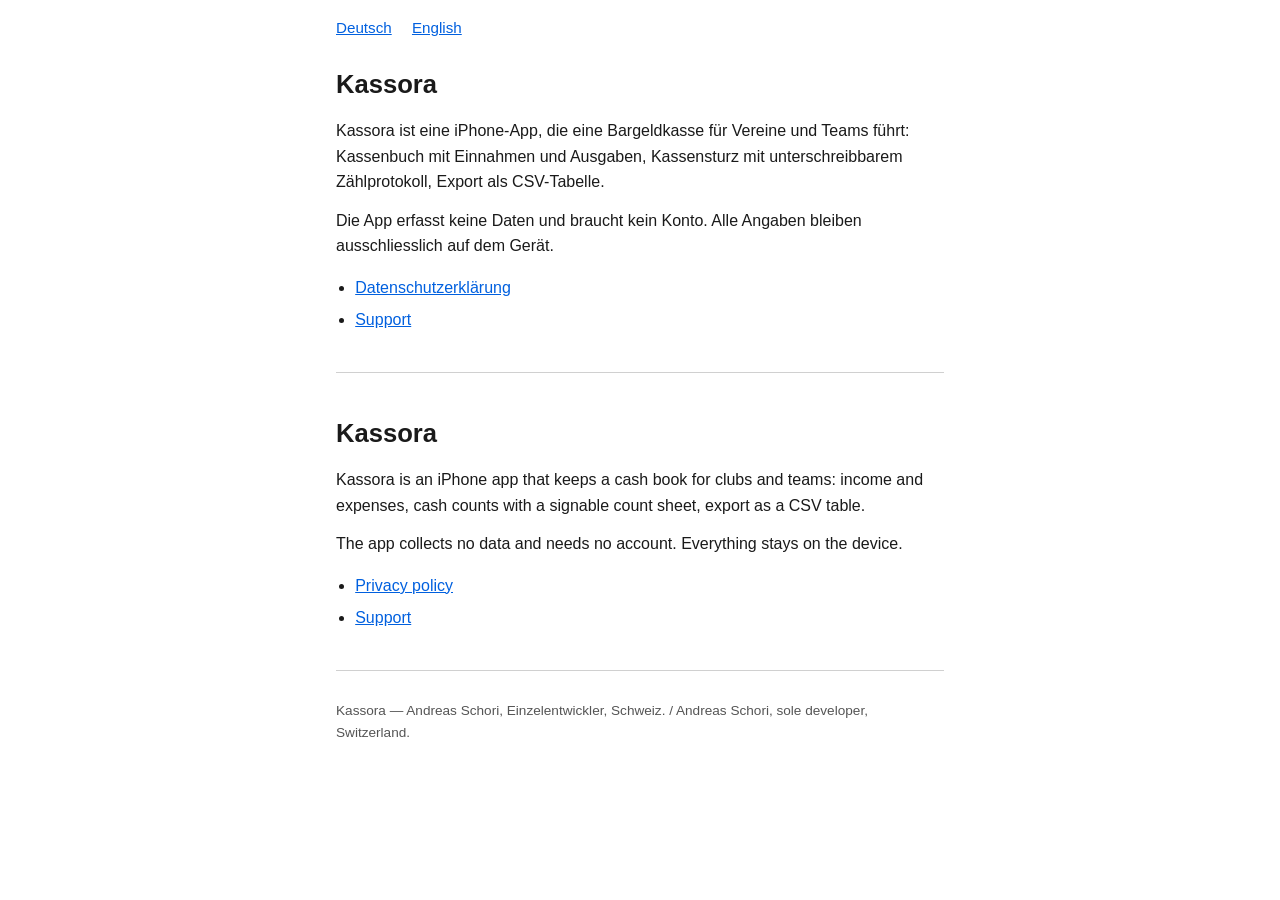
==== index.html @ 57f519f9 "Die zwei Pflichtseiten: Datenschutz und Support Apple verlangt beide als erreichbare Adresse, bevor " ====
<!DOCTYPE html>
<html lang="de">
<head>
<meta charset="UTF-8">
<meta name="viewport" content="width=device-width, initial-scale=1">
<title>Kassora</title>
<style>
  *, *::before, *::after { box-sizing: border-box; }
  html { -webkit-text-size-adjust: 100%; }
  body {
    margin: 0;
    padding: 1rem;
    background: #ffffff;
    color: #1a1a1a;
    font-family: -apple-system, BlinkMacSystemFont, "Segoe UI", Roboto, sans-serif;
    line-height: 1.6;
  }
  main { max-width: 38rem; margin: 0 auto; }
  h1 { font-size: 1.6rem; margin-bottom: 0.5rem; }
  h2 { font-size: 1.2rem; margin-top: 2rem; }
  p { margin: 0.8rem 0; }
  a { color: #0060df; }
  a:visited { color: #0060df; }
  ul { padding-left: 1.2rem; }
  li { margin: 0.4rem 0; }
  hr { border: none; border-top: 1px solid #d0d0d0; margin: 2.5rem 0; }
  nav.jumplinks { margin-bottom: 1.5rem; font-size: 0.95rem; }
  nav.jumplinks a { margin-right: 1rem; }
  footer {
    margin-top: 2.5rem;
    padding-top: 1rem;
    border-top: 1px solid #d0d0d0;
    font-size: 0.85rem;
    color: #555555;
  }
  @media (prefers-color-scheme: dark) {
    body { background: #121212; color: #e8e8e8; }
    a, a:visited { color: #6fb2ff; }
    hr { border-top-color: #3a3a3a; }
    footer { border-top-color: #3a3a3a; color: #a0a0a0; }
  }
</style>
</head>
<body>
<main>

<nav class="jumplinks">
  <a href="#de">Deutsch</a>
  <a href="#en">English</a>
</nav>

<section id="de" lang="de">
  <h1>Kassora</h1>
  <p>Kassora ist eine iPhone-App, die eine Bargeldkasse für Vereine und Teams führt: Kassenbuch mit Einnahmen und Ausgaben, Kassensturz mit unterschreibbarem Zählprotokoll, Export als CSV-Tabelle.</p>
  <p>Die App erfasst keine Daten und braucht kein Konto. Alle Angaben bleiben ausschliesslich auf dem Gerät.</p>
  <ul>
    <li><a href="datenschutz.html">Datenschutzerklärung</a></li>
    <li><a href="support.html">Support</a></li>
  </ul>
</section>

<hr>

<section id="en" lang="en">
  <h1>Kassora</h1>
  <p>Kassora is an iPhone app that keeps a cash book for clubs and teams: income and expenses, cash counts with a signable count sheet, export as a CSV table.</p>
  <p>The app collects no data and needs no account. Everything stays on the device.</p>
  <ul>
    <li><a href="datenschutz.html">Privacy policy</a></li>
    <li><a href="support.html">Support</a></li>
  </ul>
</section>

<footer>
  <p>Kassora — Andreas Schori, Einzelentwickler, Schweiz. / Andreas Schori, sole developer, Switzerland.</p>
</footer>

</main>
</body>
</html>
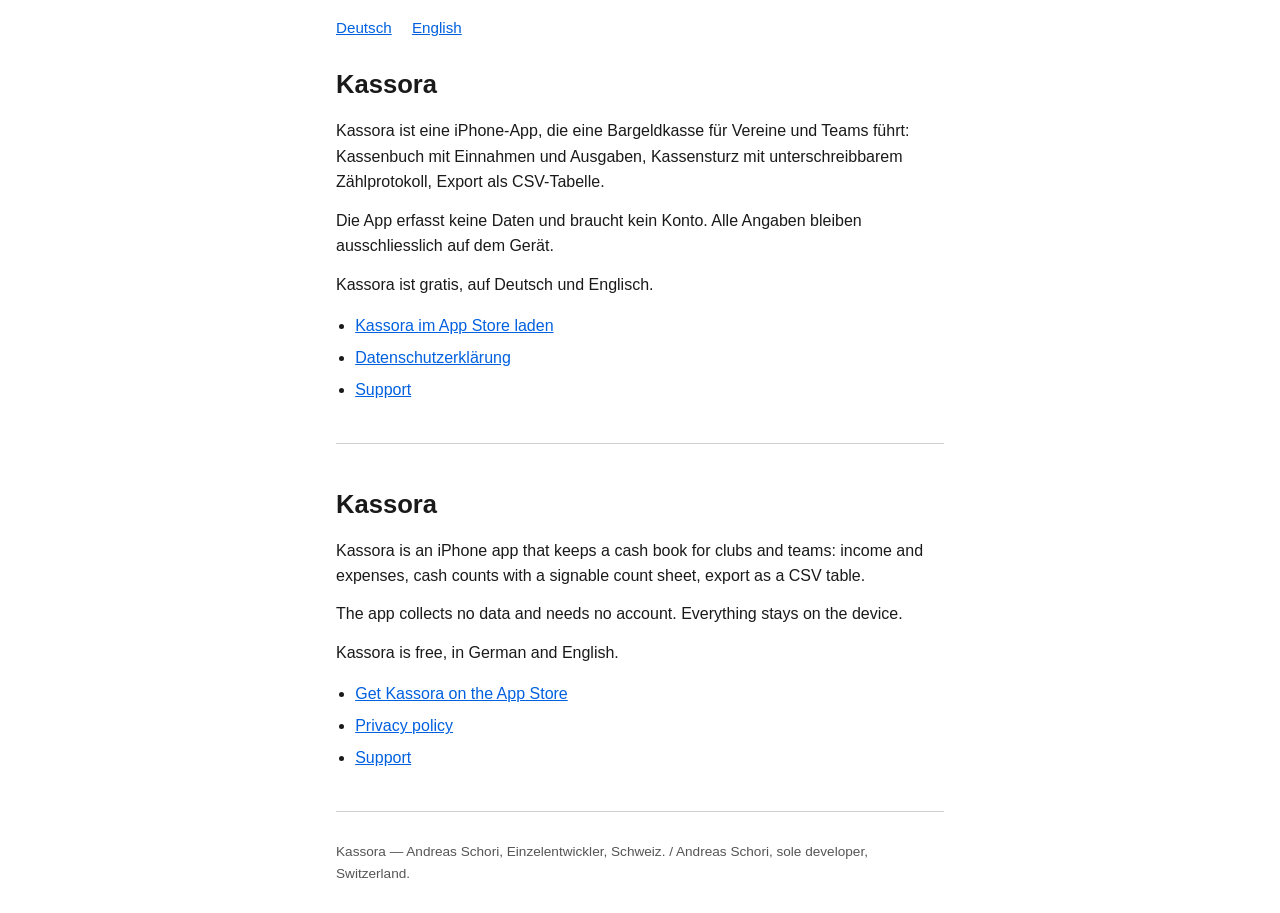
==== commit d5e6592a: "Startseite: App-Store-Link, Smart App Banner, Titel und Beschreibung, App-Markup Co-Authored-By: Cla" ====
--- a/index.html
+++ b/index.html
@@ -3,7 +3,25 @@
 <head>
 <meta charset="UTF-8">
 <meta name="viewport" content="width=device-width, initial-scale=1">
-<title>Kassora</title>
+<title>Kassora – Vereinskasse fürs iPhone, gratis</title>
+<meta name="description" content="Kassora führt die Bargeldkasse für Vereine und Teams auf dem iPhone: Kassenbuch, Kassensturz mit Zählprotokoll, CSV-Export. Gratis, ohne Konto, Daten bleiben auf dem Gerät.">
+<link rel="canonical" href="https://silasch.github.io/kassora/">
+<!-- Smart App Banner: Safari auf dem iPhone zeigt oben «Laden» (Apple-Doku
+     «Promoting apps with Smart App Banners»). Kein externer Aufruf. -->
+<meta name="apple-itunes-app" content="app-id=6814763589">
+<script type="application/ld+json">
+{
+  "@context": "https://schema.org",
+  "@type": "MobileApplication",
+  "name": "Kassora – Vereinskasse",
+  "operatingSystem": "iOS",
+  "applicationCategory": "BusinessApplication",
+  "inLanguage": ["de", "en"],
+  "offers": { "@type": "Offer", "price": "0", "priceCurrency": "CHF" },
+  "downloadUrl": "https://apps.apple.com/ch/app/kassora-vereinskasse/id6814763589",
+  "author": { "@type": "Person", "name": "Andreas Schori" }
+}
+</script>
 <style>
   *, *::before, *::after { box-sizing: border-box; }
   html { -webkit-text-size-adjust: 100%; }
@@ -53,7 +71,9 @@
   <h1>Kassora</h1>
   <p>Kassora ist eine iPhone-App, die eine Bargeldkasse für Vereine und Teams führt: Kassenbuch mit Einnahmen und Ausgaben, Kassensturz mit unterschreibbarem Zählprotokoll, Export als CSV-Tabelle.</p>
   <p>Die App erfasst keine Daten und braucht kein Konto. Alle Angaben bleiben ausschliesslich auf dem Gerät.</p>
+  <p>Kassora ist gratis, auf Deutsch und Englisch.</p>
   <ul>
+    <li><a href="https://apps.apple.com/ch/app/kassora-vereinskasse/id6814763589">Kassora im App Store laden</a></li>
     <li><a href="datenschutz.html">Datenschutzerklärung</a></li>
     <li><a href="support.html">Support</a></li>
   </ul>
@@ -65,7 +85,9 @@
   <h1>Kassora</h1>
   <p>Kassora is an iPhone app that keeps a cash book for clubs and teams: income and expenses, cash counts with a signable count sheet, export as a CSV table.</p>
   <p>The app collects no data and needs no account. Everything stays on the device.</p>
+  <p>Kassora is free, in German and English.</p>
   <ul>
+    <li><a href="https://apps.apple.com/ch/app/kassora-vereinskasse/id6814763589">Get Kassora on the App Store</a></li>
     <li><a href="datenschutz.html">Privacy policy</a></li>
     <li><a href="support.html">Support</a></li>
   </ul>
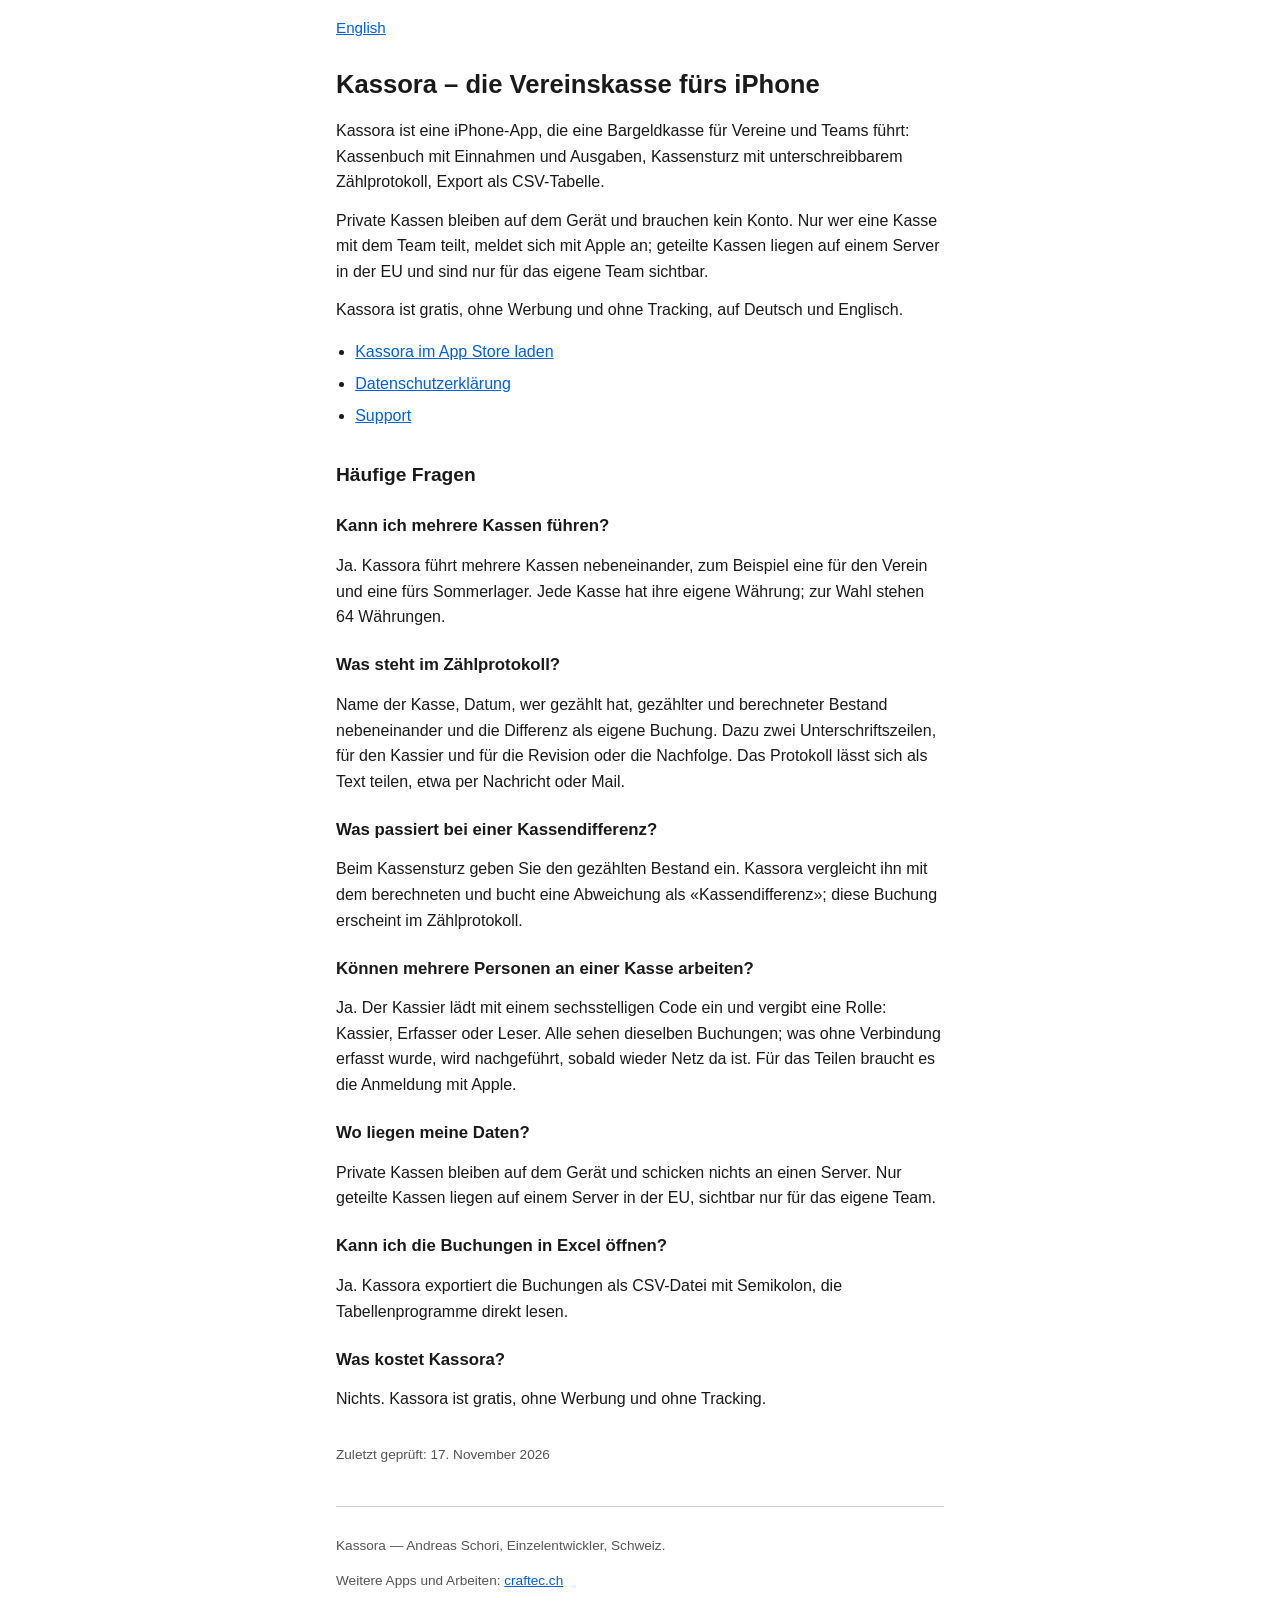
==== commit 3b956737: "Website: eine H1, Haeufige Fragen (Entwurf), englische Seite, OG-Tags, Datum, Sitemap, Link craftec." ====
--- a/index.html
+++ b/index.html
@@ -6,6 +6,18 @@
 <title>Kassora – Vereinskasse fürs iPhone, gratis</title>
 <meta name="description" content="Kassora führt die Bargeldkasse für Vereine und Teams auf dem iPhone: Kassenbuch, Kassensturz mit Zählprotokoll, CSV-Export. Gratis, ohne Konto, Daten bleiben auf dem Gerät.">
 <link rel="canonical" href="https://silasch.github.io/kassora/">
+<link rel="alternate" hreflang="de" href="https://silasch.github.io/kassora/">
+<link rel="alternate" hreflang="en" href="https://silasch.github.io/kassora/en/">
+<link rel="alternate" hreflang="x-default" href="https://silasch.github.io/kassora/">
+<meta property="og:type" content="website">
+<meta property="og:site_name" content="Kassora">
+<meta property="og:locale" content="de_CH">
+<meta property="og:title" content="Kassora – Vereinskasse fürs iPhone, gratis">
+<meta property="og:description" content="Kassenbuch und Kassensturz mit Zählprotokoll für Vereine und Teams. Gratis, ohne Werbung.">
+<meta property="og:url" content="https://silasch.github.io/kassora/">
+<!-- BILD: og:image und <img> folgen, sobald ein App-Bild im Repo liegt (siehe PR). -->
+<meta name="twitter:card" content="summary">
+<meta name="google-site-verification" content="OLZM9Fkk1vYclKDteOSNXUv9_M-Az0nPLC3bcrcxbiA">
 <!-- Smart App Banner: Safari auf dem iPhone zeigt oben «Laden» (Apple-Doku
      «Promoting apps with Smart App Banners»). Kein externer Aufruf. -->
 <meta name="apple-itunes-app" content="app-id=6814763589">
@@ -36,6 +48,8 @@
   main { max-width: 38rem; margin: 0 auto; }
   h1 { font-size: 1.6rem; margin-bottom: 0.5rem; }
   h2 { font-size: 1.2rem; margin-top: 2rem; }
+  h3 { font-size: 1.05rem; margin: 1.4rem 0 0.2rem; }
+  .stand { margin-top: 2rem; font-size: 0.85rem; color: #555555; }
   p { margin: 0.8rem 0; }
   a { color: #0060df; }
   a:visited { color: #0060df; }
@@ -63,38 +77,53 @@
 <main>
 
 <nav class="jumplinks">
-  <a href="#de">Deutsch</a>
-  <a href="#en">English</a>
+  <a href="en/" hreflang="en" lang="en">English</a>
 </nav>
 
 <section id="de" lang="de">
-  <h1>Kassora</h1>
+  <h1>Kassora – die Vereinskasse fürs iPhone</h1>
   <p>Kassora ist eine iPhone-App, die eine Bargeldkasse für Vereine und Teams führt: Kassenbuch mit Einnahmen und Ausgaben, Kassensturz mit unterschreibbarem Zählprotokoll, Export als CSV-Tabelle.</p>
-  <p>Die App erfasst keine Daten und braucht kein Konto. Alle Angaben bleiben ausschliesslich auf dem Gerät.</p>
-  <p>Kassora ist gratis, auf Deutsch und Englisch.</p>
+  <!-- ENTWURF: Satz an Version 1.1.3 angepasst (geteilte Kassen). Andreas prüft und gibt frei. -->
+  <p>Private Kassen bleiben auf dem Gerät und brauchen kein Konto. Nur wer eine Kasse mit dem Team teilt, meldet sich mit Apple an; geteilte Kassen liegen auf einem Server in der EU und sind nur für das eigene Team sichtbar.</p>
+  <p>Kassora ist gratis, ohne Werbung und ohne Tracking, auf Deutsch und Englisch.</p>
   <ul>
     <li><a href="https://apps.apple.com/ch/app/kassora-vereinskasse/id6814763589">Kassora im App Store laden</a></li>
     <li><a href="datenschutz.html">Datenschutzerklärung</a></li>
     <li><a href="support.html">Support</a></li>
   </ul>
-</section>
 
-<hr>
+  <!-- ENTWURF: Häufige Fragen. Aus der App-Store-Beschreibung (Version 1.1.3) gebaut. Andreas gibt den Text frei. -->
+  <section id="fragen" data-status="entwurf">
+    <h2>Häufige Fragen</h2>
 
-<section id="en" lang="en">
-  <h1>Kassora</h1>
-  <p>Kassora is an iPhone app that keeps a cash book for clubs and teams: income and expenses, cash counts with a signable count sheet, export as a CSV table.</p>
-  <p>The app collects no data and needs no account. Everything stays on the device.</p>
-  <p>Kassora is free, in German and English.</p>
-  <ul>
-    <li><a href="https://apps.apple.com/ch/app/kassora-vereinskasse/id6814763589">Get Kassora on the App Store</a></li>
-    <li><a href="datenschutz.html">Privacy policy</a></li>
-    <li><a href="support.html">Support</a></li>
-  </ul>
+    <h3>Kann ich mehrere Kassen führen?</h3>
+    <p>Ja. Kassora führt mehrere Kassen nebeneinander, zum Beispiel eine für den Verein und eine fürs Sommerlager. Jede Kasse hat ihre eigene Währung; zur Wahl stehen 64 Währungen.</p>
+
+    <h3>Was steht im Zählprotokoll?</h3>
+    <p>Name der Kasse, Datum, wer gezählt hat, gezählter und berechneter Bestand nebeneinander und die Differenz als eigene Buchung. Dazu zwei Unterschriftszeilen, für den Kassier und für die Revision oder die Nachfolge. Das Protokoll lässt sich als Text teilen, etwa per Nachricht oder Mail.</p>
+
+    <h3>Was passiert bei einer Kassendifferenz?</h3>
+    <p>Beim Kassensturz geben Sie den gezählten Bestand ein. Kassora vergleicht ihn mit dem berechneten und bucht eine Abweichung als «Kassendifferenz»; diese Buchung erscheint im Zählprotokoll.</p>
+
+    <h3>Können mehrere Personen an einer Kasse arbeiten?</h3>
+    <p>Ja. Der Kassier lädt mit einem sechsstelligen Code ein und vergibt eine Rolle: Kassier, Erfasser oder Leser. Alle sehen dieselben Buchungen; was ohne Verbindung erfasst wurde, wird nachgeführt, sobald wieder Netz da ist. Für das Teilen braucht es die Anmeldung mit Apple.</p>
+
+    <h3>Wo liegen meine Daten?</h3>
+    <p>Private Kassen bleiben auf dem Gerät und schicken nichts an einen Server. Nur geteilte Kassen liegen auf einem Server in der EU, sichtbar nur für das eigene Team.</p>
+
+    <h3>Kann ich die Buchungen in Excel öffnen?</h3>
+    <p>Ja. Kassora exportiert die Buchungen als CSV-Datei mit Semikolon, die Tabellenprogramme direkt lesen.</p>
+
+    <h3>Was kostet Kassora?</h3>
+    <p>Nichts. Kassora ist gratis, ohne Werbung und ohne Tracking.</p>
+  </section>
+
+  <p class="stand">Zuletzt geprüft: 17. November 2026</p>
 </section>
 
 <footer>
-  <p>Kassora — Andreas Schori, Einzelentwickler, Schweiz. / Andreas Schori, sole developer, Switzerland.</p>
+  <p>Kassora — Andreas Schori, Einzelentwickler, Schweiz.</p>
+  <p>Weitere Apps und Arbeiten: <a href="https://craftec.ch/">craftec.ch</a></p>
 </footer>
 
 </main>
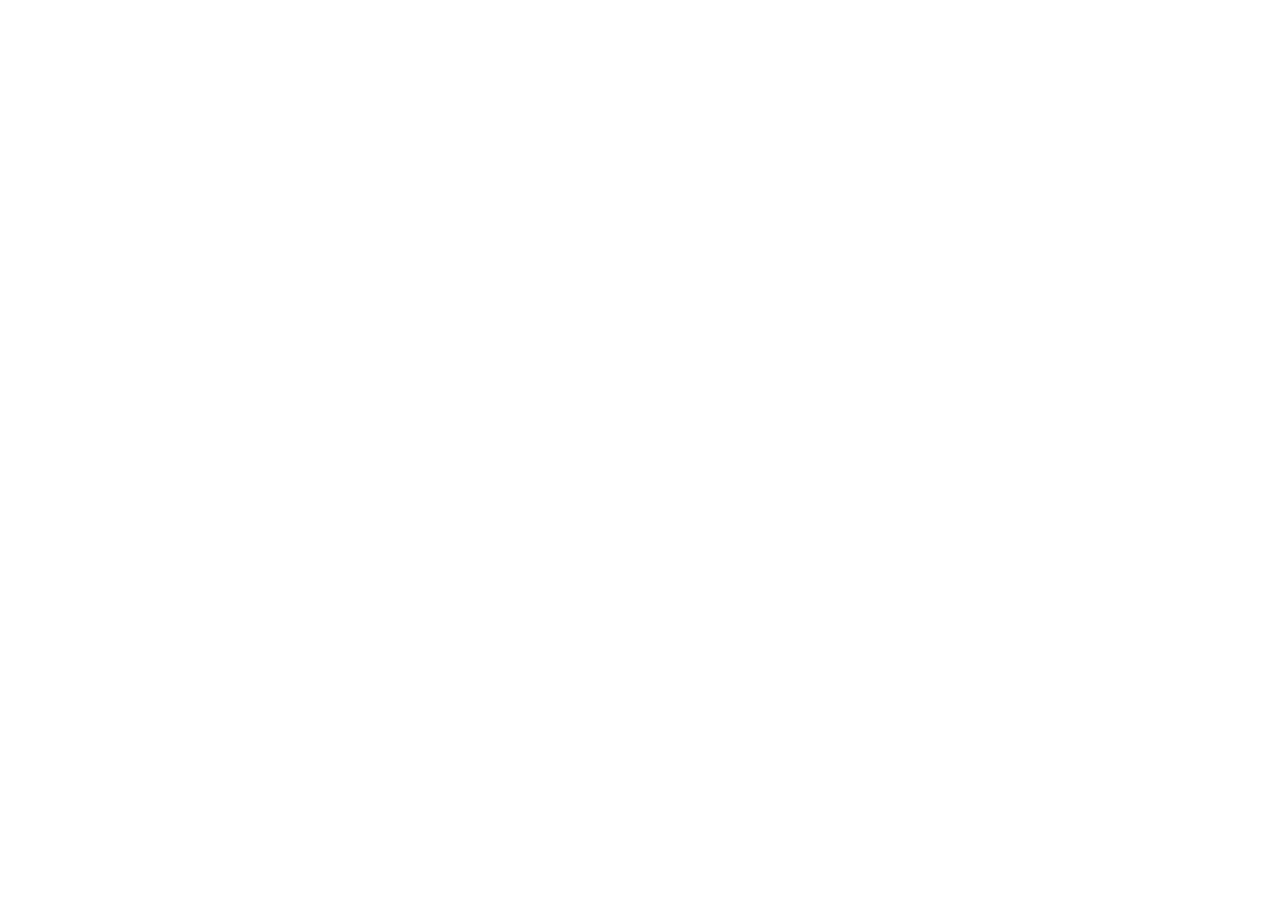
==== commit 40f9478b: "Alte Seiten leiten auf kassora.craftec.ch weiter, README Co-Authored-By: Claude Sonnet 5.5 <noreply@" ====
--- a/index.html
+++ b/index.html
@@ -3,129 +3,13 @@
 <head>
 <meta charset="UTF-8">
 <meta name="viewport" content="width=device-width, initial-scale=1">
-<title>Kassora – Vereinskasse fürs iPhone, gratis</title>
-<meta name="description" content="Kassora führt die Bargeldkasse für Vereine und Teams auf dem iPhone: Kassenbuch, Kassensturz mit Zählprotokoll, CSV-Export. Gratis, ohne Konto, Daten bleiben auf dem Gerät.">
-<link rel="canonical" href="https://silasch.github.io/kassora/">
-<link rel="alternate" hreflang="de" href="https://silasch.github.io/kassora/">
-<link rel="alternate" hreflang="en" href="https://silasch.github.io/kassora/en/">
-<link rel="alternate" hreflang="x-default" href="https://silasch.github.io/kassora/">
-<meta property="og:type" content="website">
-<meta property="og:site_name" content="Kassora">
-<meta property="og:locale" content="de_CH">
-<meta property="og:title" content="Kassora – Vereinskasse fürs iPhone, gratis">
-<meta property="og:description" content="Kassenbuch und Kassensturz mit Zählprotokoll für Vereine und Teams. Gratis, ohne Werbung.">
-<meta property="og:url" content="https://silasch.github.io/kassora/">
-<!-- BILD: og:image und <img> folgen, sobald ein App-Bild im Repo liegt (siehe PR). -->
-<meta name="twitter:card" content="summary">
-<meta name="google-site-verification" content="OLZM9Fkk1vYclKDteOSNXUv9_M-Az0nPLC3bcrcxbiA">
-<!-- Smart App Banner: Safari auf dem iPhone zeigt oben «Laden» (Apple-Doku
-     «Promoting apps with Smart App Banners»). Kein externer Aufruf. -->
-<meta name="apple-itunes-app" content="app-id=6814763589">
-<script type="application/ld+json">
-{
-  "@context": "https://schema.org",
-  "@type": "MobileApplication",
-  "name": "Kassora – Vereinskasse",
-  "operatingSystem": "iOS",
-  "applicationCategory": "BusinessApplication",
-  "inLanguage": ["de", "en"],
-  "offers": { "@type": "Offer", "price": "0", "priceCurrency": "CHF" },
-  "downloadUrl": "https://apps.apple.com/ch/app/kassora-vereinskasse/id6814763589",
-  "author": { "@type": "Person", "name": "Andreas Schori" }
-}
-</script>
-<style>
-  *, *::before, *::after { box-sizing: border-box; }
-  html { -webkit-text-size-adjust: 100%; }
-  body {
-    margin: 0;
-    padding: 1rem;
-    background: #ffffff;
-    color: #1a1a1a;
-    font-family: -apple-system, BlinkMacSystemFont, "Segoe UI", Roboto, sans-serif;
-    line-height: 1.6;
-  }
-  main { max-width: 38rem; margin: 0 auto; }
-  h1 { font-size: 1.6rem; margin-bottom: 0.5rem; }
-  h2 { font-size: 1.2rem; margin-top: 2rem; }
-  h3 { font-size: 1.05rem; margin: 1.4rem 0 0.2rem; }
-  .stand { margin-top: 2rem; font-size: 0.85rem; color: #555555; }
-  p { margin: 0.8rem 0; }
-  a { color: #0060df; }
-  a:visited { color: #0060df; }
-  ul { padding-left: 1.2rem; }
-  li { margin: 0.4rem 0; }
-  hr { border: none; border-top: 1px solid #d0d0d0; margin: 2.5rem 0; }
-  nav.jumplinks { margin-bottom: 1.5rem; font-size: 0.95rem; }
-  nav.jumplinks a { margin-right: 1rem; }
-  footer {
-    margin-top: 2.5rem;
-    padding-top: 1rem;
-    border-top: 1px solid #d0d0d0;
-    font-size: 0.85rem;
-    color: #555555;
-  }
-  @media (prefers-color-scheme: dark) {
-    body { background: #121212; color: #e8e8e8; }
-    a, a:visited { color: #6fb2ff; }
-    hr { border-top-color: #3a3a3a; }
-    footer { border-top-color: #3a3a3a; color: #a0a0a0; }
-  }
-</style>
+<title>Kassora – umgezogen / moved</title>
+<link rel="canonical" href="https://kassora.craftec.ch/">
+<meta http-equiv="refresh" content="0; url=https://kassora.craftec.ch/">
+<meta name="robots" content="noindex">
 </head>
 <body>
-<main>
-
-<nav class="jumplinks">
-  <a href="en/" hreflang="en" lang="en">English</a>
-</nav>
-
-<section id="de" lang="de">
-  <h1>Kassora – die Vereinskasse fürs iPhone</h1>
-  <p>Kassora ist eine iPhone-App, die eine Bargeldkasse für Vereine und Teams führt: Kassenbuch mit Einnahmen und Ausgaben, Kassensturz mit unterschreibbarem Zählprotokoll, Export als CSV-Tabelle.</p>
-  <!-- ENTWURF: Satz an Version 1.1.3 angepasst (geteilte Kassen). Andreas prüft und gibt frei. -->
-  <p>Private Kassen bleiben auf dem Gerät und brauchen kein Konto. Nur wer eine Kasse mit dem Team teilt, meldet sich mit Apple an; geteilte Kassen liegen auf einem Server in der EU und sind nur für das eigene Team sichtbar.</p>
-  <p>Kassora ist gratis, ohne Werbung und ohne Tracking, auf Deutsch und Englisch.</p>
-  <ul>
-    <li><a href="https://apps.apple.com/ch/app/kassora-vereinskasse/id6814763589">Kassora im App Store laden</a></li>
-    <li><a href="datenschutz.html">Datenschutzerklärung</a></li>
-    <li><a href="support.html">Support</a></li>
-  </ul>
-
-  <!-- ENTWURF: Häufige Fragen. Aus der App-Store-Beschreibung (Version 1.1.3) gebaut. Andreas gibt den Text frei. -->
-  <section id="fragen" data-status="entwurf">
-    <h2>Häufige Fragen</h2>
-
-    <h3>Kann ich mehrere Kassen führen?</h3>
-    <p>Ja. Kassora führt mehrere Kassen nebeneinander, zum Beispiel eine für den Verein und eine fürs Sommerlager. Jede Kasse hat ihre eigene Währung; zur Wahl stehen 64 Währungen.</p>
-
-    <h3>Was steht im Zählprotokoll?</h3>
-    <p>Name der Kasse, Datum, wer gezählt hat, gezählter und berechneter Bestand nebeneinander und die Differenz als eigene Buchung. Dazu zwei Unterschriftszeilen, für den Kassier und für die Revision oder die Nachfolge. Das Protokoll lässt sich als Text teilen, etwa per Nachricht oder Mail.</p>
-
-    <h3>Was passiert bei einer Kassendifferenz?</h3>
-    <p>Beim Kassensturz geben Sie den gezählten Bestand ein. Kassora vergleicht ihn mit dem berechneten und bucht eine Abweichung als «Kassendifferenz»; diese Buchung erscheint im Zählprotokoll.</p>
-
-    <h3>Können mehrere Personen an einer Kasse arbeiten?</h3>
-    <p>Ja. Der Kassier lädt mit einem sechsstelligen Code ein und vergibt eine Rolle: Kassier, Erfasser oder Leser. Alle sehen dieselben Buchungen; was ohne Verbindung erfasst wurde, wird nachgeführt, sobald wieder Netz da ist. Für das Teilen braucht es die Anmeldung mit Apple.</p>
-
-    <h3>Wo liegen meine Daten?</h3>
-    <p>Private Kassen bleiben auf dem Gerät und schicken nichts an einen Server. Nur geteilte Kassen liegen auf einem Server in der EU, sichtbar nur für das eigene Team.</p>
-
-    <h3>Kann ich die Buchungen in Excel öffnen?</h3>
-    <p>Ja. Kassora exportiert die Buchungen als CSV-Datei mit Semikolon, die Tabellenprogramme direkt lesen.</p>
-
-    <h3>Was kostet Kassora?</h3>
-    <p>Nichts. Kassora ist gratis, ohne Werbung und ohne Tracking.</p>
-  </section>
-
-  <p class="stand">Zuletzt geprüft: 17. November 2026</p>
-</section>
-
-<footer>
-  <p>Kassora — Andreas Schori, Einzelentwickler, Schweiz.</p>
-  <p>Weitere Apps und Arbeiten: <a href="https://craftec.ch/">craftec.ch</a></p>
-</footer>
-
-</main>
+<p>Diese Seite ist umgezogen: <a href="https://kassora.craftec.ch/">https://kassora.craftec.ch/</a></p>
+<p>This page has moved: <a href="https://kassora.craftec.ch/">https://kassora.craftec.ch/</a></p>
 </body>
 </html>
